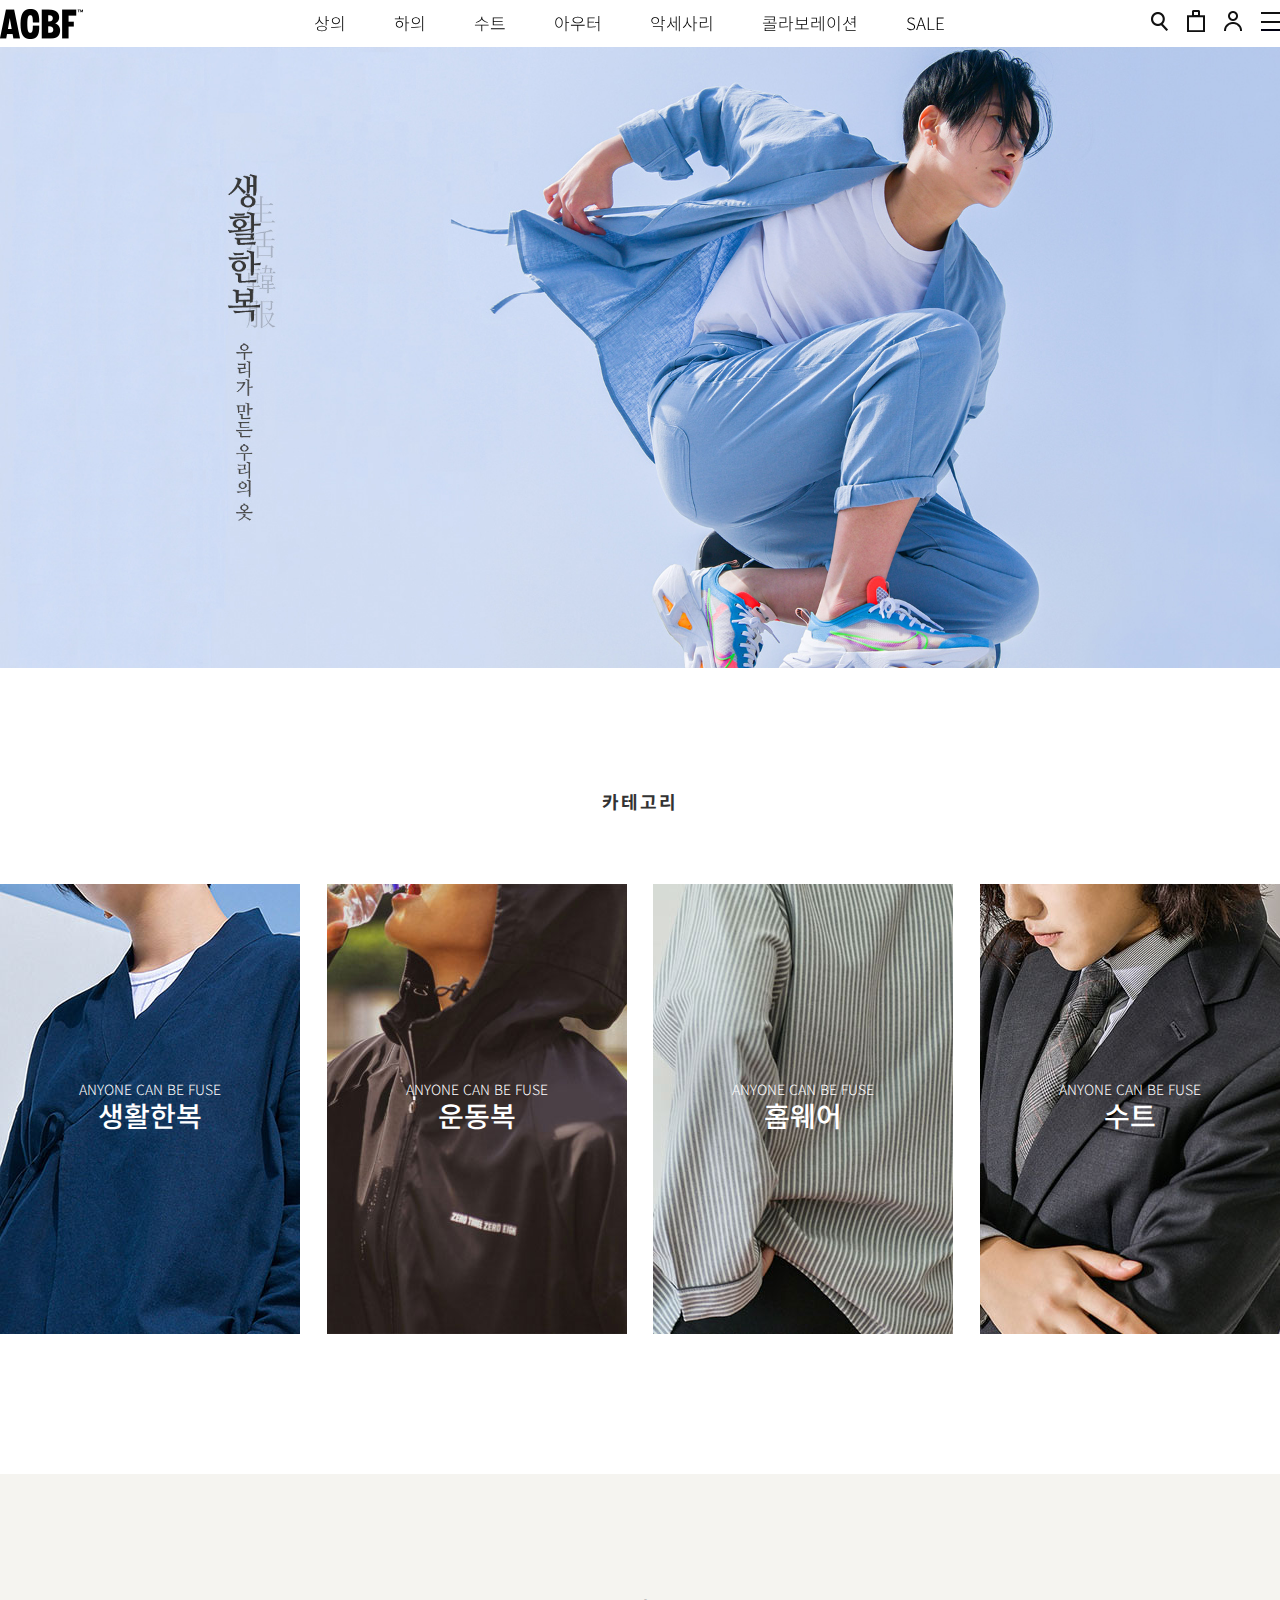
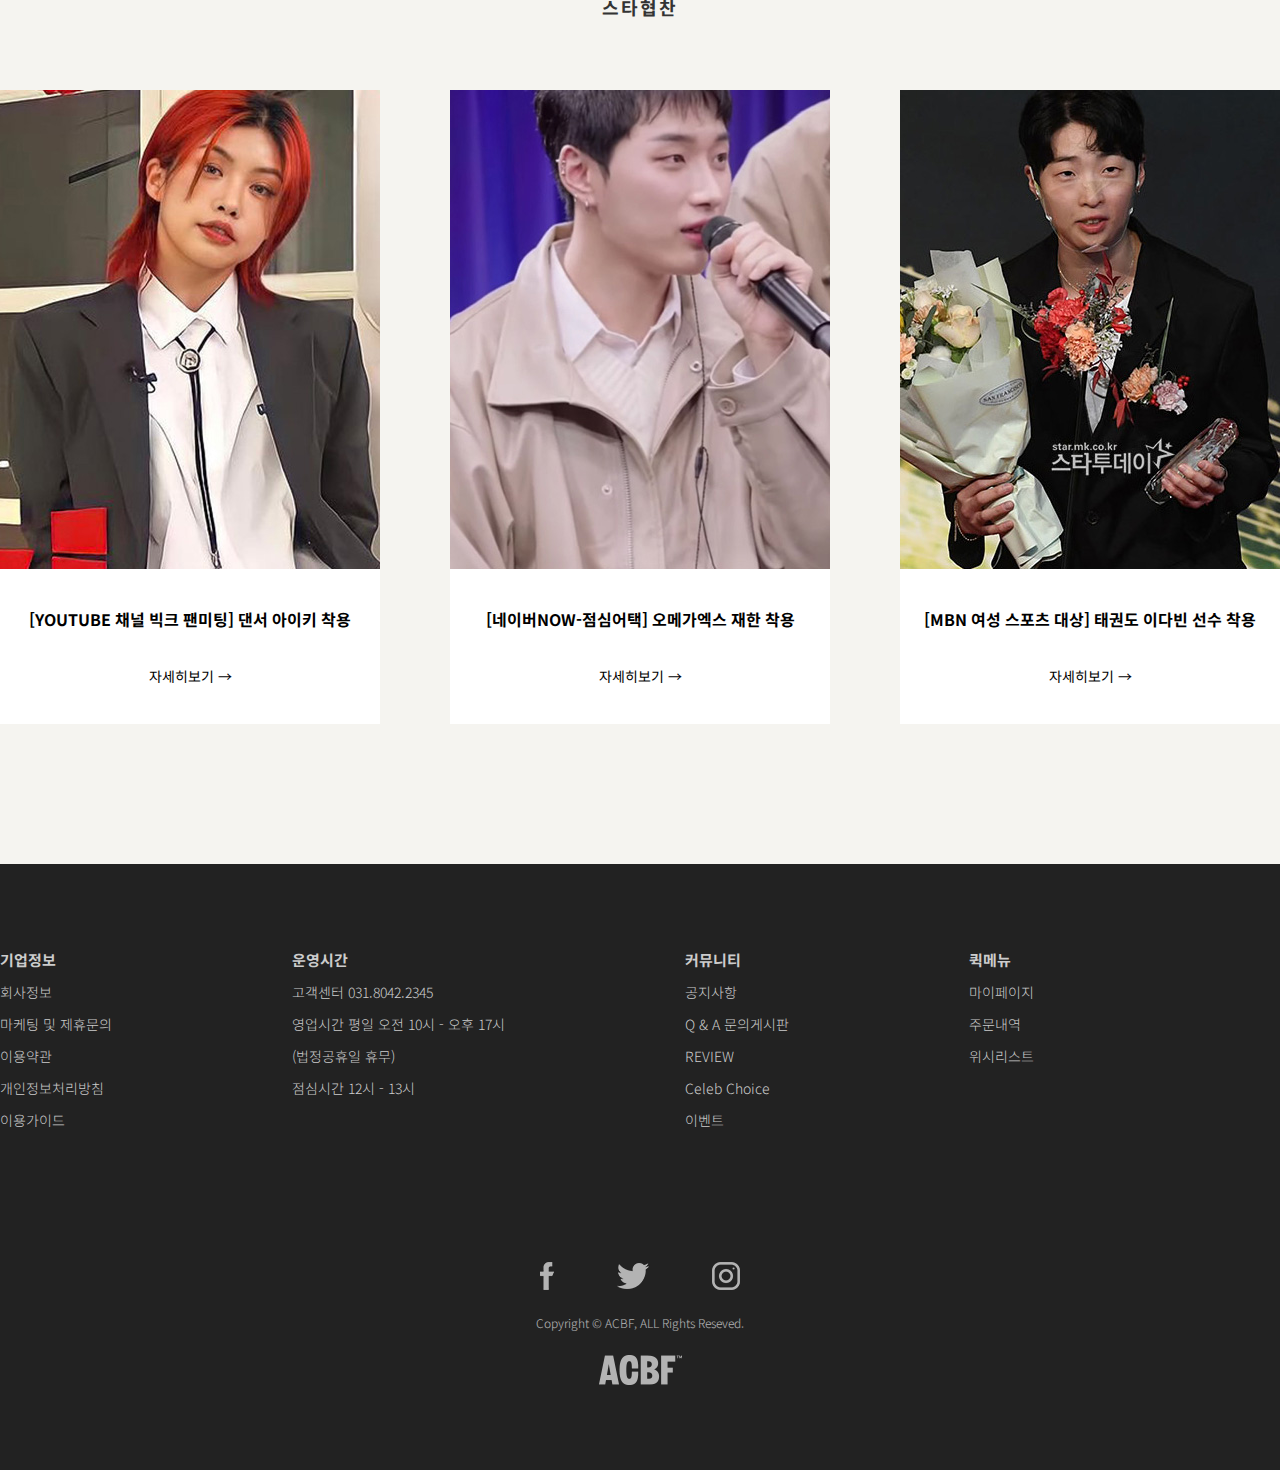
==== works/acbf/index.html @ 0fe8b823 "." ====
<!DOCTYPE html>
<html lang="ko">
<head>
<meta charset="UTF-8">
<title>pf | ACBF</title>
</head>

<!-- 구글 웹폰트(fonts.google.com) -->
<link href="https://fonts.googleapis.com/css2?family=Noto+Sans+KR:wght@100;300;400;500;700;900&family=Roboto:wght@300;400;500;&display=swap" rel="stylesheet">
<link rel="stylesheet" href="css/default.css">

<body>
	<!-- s: skip -->
	<div class="skip_navigation">
		<a href="#container">본문 바로가기</a>
	</div>
	<!-- e: skip -->

	<!-- s: header-->
	<header>
		<div class="inner">
			<h1><a href="#"><img src="./images/acbf_logo.png" alt="ACBF 로고"></a></h1>

			<h2 class="blind">기본 메뉴</h2>
			
			<nav id="gnb">
				<ul class="menu">

					<li class="category">
						<a href="#">상의</a>
						<ul class="sub">
							<li><a href="#">티셔츠</a></li>
							<li><a href="#">니트</a></li>
							<li><a href="#">셔츠</a></li>
							<li><a href="#">겨울용</a></li>
							<li><a href="#">여름용</a></li>
							<li><a href="#">환절기용</a></li>
						</ul>
					</li>

					<li class="category">
						<a href="#">하의</a>
						<ul class="sub">
							<li><a href="#">팬츠</a></li>
							<li><a href="#">반바지</a></li>
							<li><a href="#">데님</a></li>
							<li><a href="#">슬랙스</a></li>
							<li><a href="#">겨울용</a></li>
							<li><a href="#">여름용</a></li>
							<li><a href="#">환절기용</a></li>
						</ul>
					</li>

					<li class="category">
						<a href="#">수트</a>
						<ul class="sub">
							<li><a href="#">자켓</a></li>
							<li><a href="#">셔츠</a></li>
							<li><a href="#">팬츠</a></li>
							<li><a href="#">기타</a></li>
						</ul>
					</li>

					<li class="category">
						<a href="#">아우터</a>
						<ul class="sub">
							<li><a href="#">자켓</a></li>
							<li><a href="#">코트</a></li>
							<li><a href="#">가디건</a></li>
							<li><a href="#">점퍼</a></li>
						</ul>
					</li>

					<li class="category">
						<a href="#">악세사리</a>
						<ul class="sub">
							<li><a href="#">모자</a></li>
							<li><a href="#">가방</a></li>
							<li><a href="#">벨트</a></li>
							<li><a href="#">기타</a></li>
							<li><a href="#">신발</a></li>
						</ul>
					</li>

					<li class="category">
						<a href="#">콜라보레이션</a>
					</li>

					<li class="category">
						<a href="#">SALE</a>
						<ul class="sub">
							<li><a href="#">상의</a></li>
							<li><a href="#">하의</a></li>
							<li><a href="#" class="last">아우터</a></li>
						</ul>
					</li>
				</ul>

				<div class="bg_box"></div>
				
				<ul class="gnb_icon">
					<li><a href="#"><img src="./images/top_search.png" alt="검색"></a></li>
					<li><a href="#"><img src="./images/top_cart.png" alt="장바구니"></a></li>
					<li><a href="#"><img src="./images/top_my.png" alt="마이페이지"></a></li>
					<li><a href="#"><img src="./images/top_menu.png" alt="상세 메뉴"></a></li>
				</ul>
			</nav>
		</div>

	</header>
	<!-- e: header -->

	<!-- s: visual -->
	<div id="visual">
		<a href="#"><img src="./images/acbf_bg.jpg" alt="생활한복"></a>
	</div>
	<!-- e: visual -->

	<!-- s: contents -->
	<div id="container">
		<section id="main_category">
			<h2>카테고리</h2>

			<ul>
				<li>
					<a href="#">
						<img src="./images/category_hanbok.jpg" alt="생활한복">
						<span>ANYONE CAN BE FUSE<br><strong>생활한복</strong></span>
					</a>
				</li>

				<li>
					<a href="#">
						<img src="./images/category_sportwear.jpg" alt="운동복">
						<span>ANYONE CAN BE FUSE<br><strong>운동복</strong></span>
					</a>
				</li>

				<li>
					<a href="#">
						<img src="./images/category_homewear.jpg" alt="홈웨어">
						<span>ANYONE CAN BE FUSE<br><strong>홈웨어</strong></span>
					</a>
				</li>

				<li>
					<a href="#">
						<img src="./images/category_suit.jpg" alt="수트">
						<span>ANYONE CAN BE FUSE<br><strong>수트</strong></span>
					</a>
				</li>
			</ul>
		</section>

		<article id="celeb">
			<div class="inner">
				<h2>스타협찬</h2>
				
				<ul class="celeb_contents">
					<li>
						<a href="#"><img src="./images/Aiki.jpg" alt="아이키 착용"></a>

						<p>
							&#91;YOUTUBE 채널 빅크 팬미팅&#93; 댄서 아이키 착용<br>
							
							<a href="#">자세히보기 &rarr;</a>
						</p>
					</li>

					<li>
						<a href="#"><img src="./images/Jaehan.jpg" alt="재한 착용"></a>
						
						<p>
							&#91;네이버NOW-점심어택&#93; 오메가엑스 재한 착용<br>
						
							<a href="#">자세히보기 &rarr;</a>
						</p>
					</li>

					<li>
						<a href="#"><img src="./images/Dabin.jpg" alt="이다빈 착용"></a>
						
						<p>
							&#91;MBN 여성 스포츠 대상&#93; 태권도 이다빈 선수 착용<br>
							
							<a href="#">자세히보기 &rarr;</a>
						</p>
					</li>
				</ul>
			</div>
		</article>
	</div>
	<!-- e: contents -->

	<!-- s: footer -->
	<footer>
		<div class="inner">
			<div id="sitemap">
				<h2 class="blind">사이트맵 및 운영시간 정보</h2>

				<div class="sitemap1">
					<h3>기업정보</h3>
					<ul>
						<li><a href="#">회사정보</a></li>
						<li><a href="#">마케팅 및 제휴문의</a></li>
						<li><a href="#">이용약관</a></li>
						<li><a href="#">개인정보처리방침</a></li>
						<li><a href="#">이용가이드</a></li>
					</ul>
				</div>

				<div class="sitemap2">
					<h3>운영시간</h3>
					<ul>
						<li><a href="#">고객센터 031&#46;8042&#46;2345</a></li>
						<li>영업시간 평일 오전 10시 &#45; 오후 17시</li>
						<li>&#40;법정공휴일 휴무&#41;</li>
						<li>점심시간 12시 &#45; 13시</li>
					</ul>
				</div>

				<div class="sitemap3">
					<h3>커뮤니티</h3>
					<ul>
						<li><a href="#">공지사항</a></li>
						<li><a href="#">Q &amp; A 문의게시판</a></li>
						<li><a href="#">REVIEW</a></li>
						<li><a href="#">Celeb Choice</a></li>
						<li><a href="#">이벤트</a></li>
					</ul>
				</div>

				<div class="sitemap4">
					<h3>퀵메뉴</h3>
					<ul>
						<li><a href="#">마이페이지</a></li>
						<li><a href="#">주문내역</a></li>
						<li><a href="#">위시리스트</a></li>
					</ul>
				</div>
			</div>

			<div id="info">
				<h2 class="blind">회사 기타정보 및 저작권</h2>
	
				<ul class="sns_icon">
					<li><a href="#"><img src="./images/facebook.png" alt="페이스북"></a></li>					
					<li><a href="#"><img src="./images/twitter.png" alt="트위터"></a></li>					
					<li><a href="#"><img src="./images/instagram.png" alt="인스타그램"></a></li>
				</ul>

				<p>
					Copyright &copy; ACBF&#44; ALL Rights Reseved&#46;
				</p>
	
				<div class="footer_logo">
					<a href="#"><img src="./images/acbf_logo_w.png" alt="ACBF 하얀 로고"></a>
				</div>
			</div>
		</div>
	</footer>
	<!-- e: footer -->

<script src="js/jquery-3.6.0.min.js"></script>
<script>
	$(function(){

		$('a').on('click', function(event){ // a태그 브라우저 기본동작 차단
			event.preventDefault();
		});
	
		$('.menu').on('mouseenter focusin', function(){
			$('.menu .sub').stop().slideDown();
			$('.bg_box').stop().slideDown();
		});
		
		$('.menu').on('mouseleave', function(){
			$('.menu .sub').stop().slideUp();
			$('.bg_box').stop().slideUp();
		});

		$('.last').on('keydown',function(){ //gnb 마지막 요소 tab시 메뉴 닫힘
			$('.menu .sub').stop().slideUp();
			$('.bg_box').stop().slideUp();
		});

	});
</script>
</body>

</html>
---- works/acbf/css/default.css ----
@charset "utf-8";



/* reset(초기화) */
html,
body {
    width: 100%;
    height: 100%;
}

body,
div,
p,
dl,
dt,
dd,
ul,
ol,
li,
h1,
h2,
h3,
h4,
h5,
h6,
form,
fieldset,
button,
input {
    margin: 0;
    padding: 0;
}

body,
h1,
h2,
h3,
h4,
input,
button {
    font-size: 12px;
}

ul,
li,
ol {
    list-style: none;
}

img,
fieldset,
iframe {
    border: 0;
}

img {
    vertical-align: top;
}

table {
    border-collapse: collapse;
}




/* base(기본설정) */
body {
    font-family: "Noto Sans KR", sans-serif;
    font-weight: 300;
    color: #000;
}

a {
    color: #000;
    text-decoration: none;
}

/* blind(블라인드), skip(스킵) */
.blind,
.skip_navigation a {
	position: absolute;
    left: 0px;
    top: 0px;
    width: 1px;
    height: 1px;
    margin: -1px;
    overflow: hidden;
    clip-path: inset(50%);
}

.skip_navigation a {
	z-index: 100;
    background-color: black;
    color: white;
    text-align: center;
}

.skip_navigation a:focus {
    width: 100%;
    height: auto;
	margin: 0;
	padding: 10px;
    overflow: visible;
    clip-path: initial;
}



/* layout(레이아웃) */
/* header(헤더) */
header {
    z-index: 99;
    position: fixed;
    width: 100%;
    height: 47px;
    background-color: rgba(255, 255, 255, 0.97);
}

header .inner {
    position: relative;
    width: 1280px;
    height: 47px;
    margin: 0 auto;
}

/* visual(비주얼) */
#visual {
    padding-top: 47px;
    width: 100%;
}

#visual img {
    width: 100%;
    min-width: 1280px;
	image-rendering: -webkit-optimize-contrast;
}

/* contents(컨텐츠) */
/* category(카테고리) */
#main_category {
    width: 1280px;
    padding-top: 120px;
    padding-bottom: 140px;
    margin: 0 auto;
}

/* celeb(연예인 착용) */
#celeb {
    width: 100%;
    padding-top: 120px;
    padding-bottom: 140px;
    background: #f5f4f0;
}

#celeb .inner {
    width: 1280px;
    margin: 0 auto;
}

#celeb .celeb_contents {
    display: flex;
    justify-content: space-between;
}

/* footer(푸터) */
footer {
    width: 100%;
    background: #222;
}
footer .inner {
    width: 1280px;
    margin: 0 auto;
}

/* 주요 CSS */
/* header(헤더) */
h1 {
    position: absolute;
    left: 0px;
    top: calc((47px - 30px) / 2);
}

.menu {
    display: flex;
    position: absolute;
    left: 50%;
    top: calc((47px - 17px) / 3);
    width: 700px;
    font-size: 17px;
    transform: translate(-50%);
}

.menu > li > a {
    padding: 12px 24px;
}

.category a:hover,
.category a:focus {
    background: rgba(0, 0, 0, 1);
    color: #fff;
}

.gnb_icon {
    display: flex;
    justify-content: space-between;
    position: absolute;
    right: 0px;
    top: calc((47px - 17px) / 3);
}

.gnb_icon a {
    transition: 0.1s;
}

.gnb_icon a:hover
.gnb_icon a:focus {
    opacity: 0.3;
}

.sub {
    display: none;
    height: 300px;
}

.sub li {
    position: relative;
    top: 20px;
    padding: 0 10px;
    font-size: 15px;
    line-height: 3em;
    text-align:center; 
}

.sub li a {
    font-weight: 100;
    color: #fff;
}

.sub li a:hover,
.sub li a:focus {
	background-color:initial;
	text-decoration: underline;
}

.bg_box {
    z-index: -10;
    display: none;
    position: absolute;
    left: -100%;
    top: 47px;
    width: 300%;
    height: 400px;
    background: rgba(0, 0, 0, 0.7);
}

.gnb_icon li a {
    margin-left: 17px;
    margin-right: 0px;
}

/* contents(컨텐츠) */
/* category(카테고리) */
#main_category h2 {
    padding-bottom: 70px;
    color: #333;
    font-size: 18px;
    text-align: center;
    letter-spacing: 2px;
}

#main_category ul {
    display: flex;
    justify-content: space-between;
}

#main_category li {
	
    background: #000;
}

#main_category img {
    transition: 0.5s;
}

#main_category a {
	display: block;
    position: relative;
	width:300px;
	height:450px;
	overflow: hidden;
}

#main_category a:hover img,
#main_category a:focus img {
	transform: scale(1.05);
    opacity: 0.6;
}

#main_category span {
	position: absolute;
	left: 50%;
	top: 49%;
	transform: translate(-50%, -50%);
	color: #fff;
	font-size: 14px;
	text-align: center;
	line-height: 26px;
}

#main_category strong {
	font-size: 28px;
	font-weight: 500;
}

/* celeb(연예인 착용) */
#celeb h2 {
    padding-bottom: 70px;
    color: #333;
    font-size: 18px;
    text-align: center;
    letter-spacing: 2px;
}

.celeb_contents p {
    margin-top: 38px;
    font-size: 16px;
    font-weight: 700;
	text-align: center;
}

.celeb_contents p a {
	line-height: 90px;
    font-size: 14px;
    font-weight: 400;
}

.celeb_contents ul {
	text-align: center;
}

.celeb_contents li:hover,
.celeb_contents li:focus {
	cursor: pointer;
}

.celeb_contents li {
	display: inline-block;
    width: 380px;
    height: 634px;
    background: #fff;
}

.celeb_contents a:first-child {
	display: block;
	width: 380px;
	height: 479px;
    overflow: hidden;
}

.celeb_contents img {
    transition: 0.3s;
}

.celeb_contents img:hover,
.celeb_contents a:first-child:focus img {
    transform: scale(1.05);
}

.celeb_contents a {
    transition: 0.1s;
}

.celeb_contents a:hover,
.celeb_contents a:focus {
    text-decoration: underline;
}

/* footer(푸터) */
h3 {
    font-size: 15px;
}

#sitemap {
    width: 1280px;
    padding-top: 85px;
    font-size: 14px;
}

#sitemap:after {
    content: "";
    display: block;
    clear: both;
}

#sitemap a:hover,
#sitemap a:focus {
    color: #fff;
    text-decoration: underline;
}

#sitemap div {
    float: left;
    margin-right: 180px;
    padding-bottom: 120px;
}

#sitemap h3,
#sitemap li,
#sitemap a {
    color: #ccc;
}

#sitemap h3,
#sitemap li {
    margin-bottom: 12px;
}

#info {
	padding-bottom: 85px;
    opacity: 0.66;
    text-align: center;
}

#info p,
.sns_icon img {
    margin-bottom: 24px;
}

#info ul {
    display: flex;
    justify-content: space-between;
    width: 200px;
    margin: 0 auto;
}

#info img {
    display: inline;
    color: #b4b4b4;
}
#info p {
    color: #fff;
}
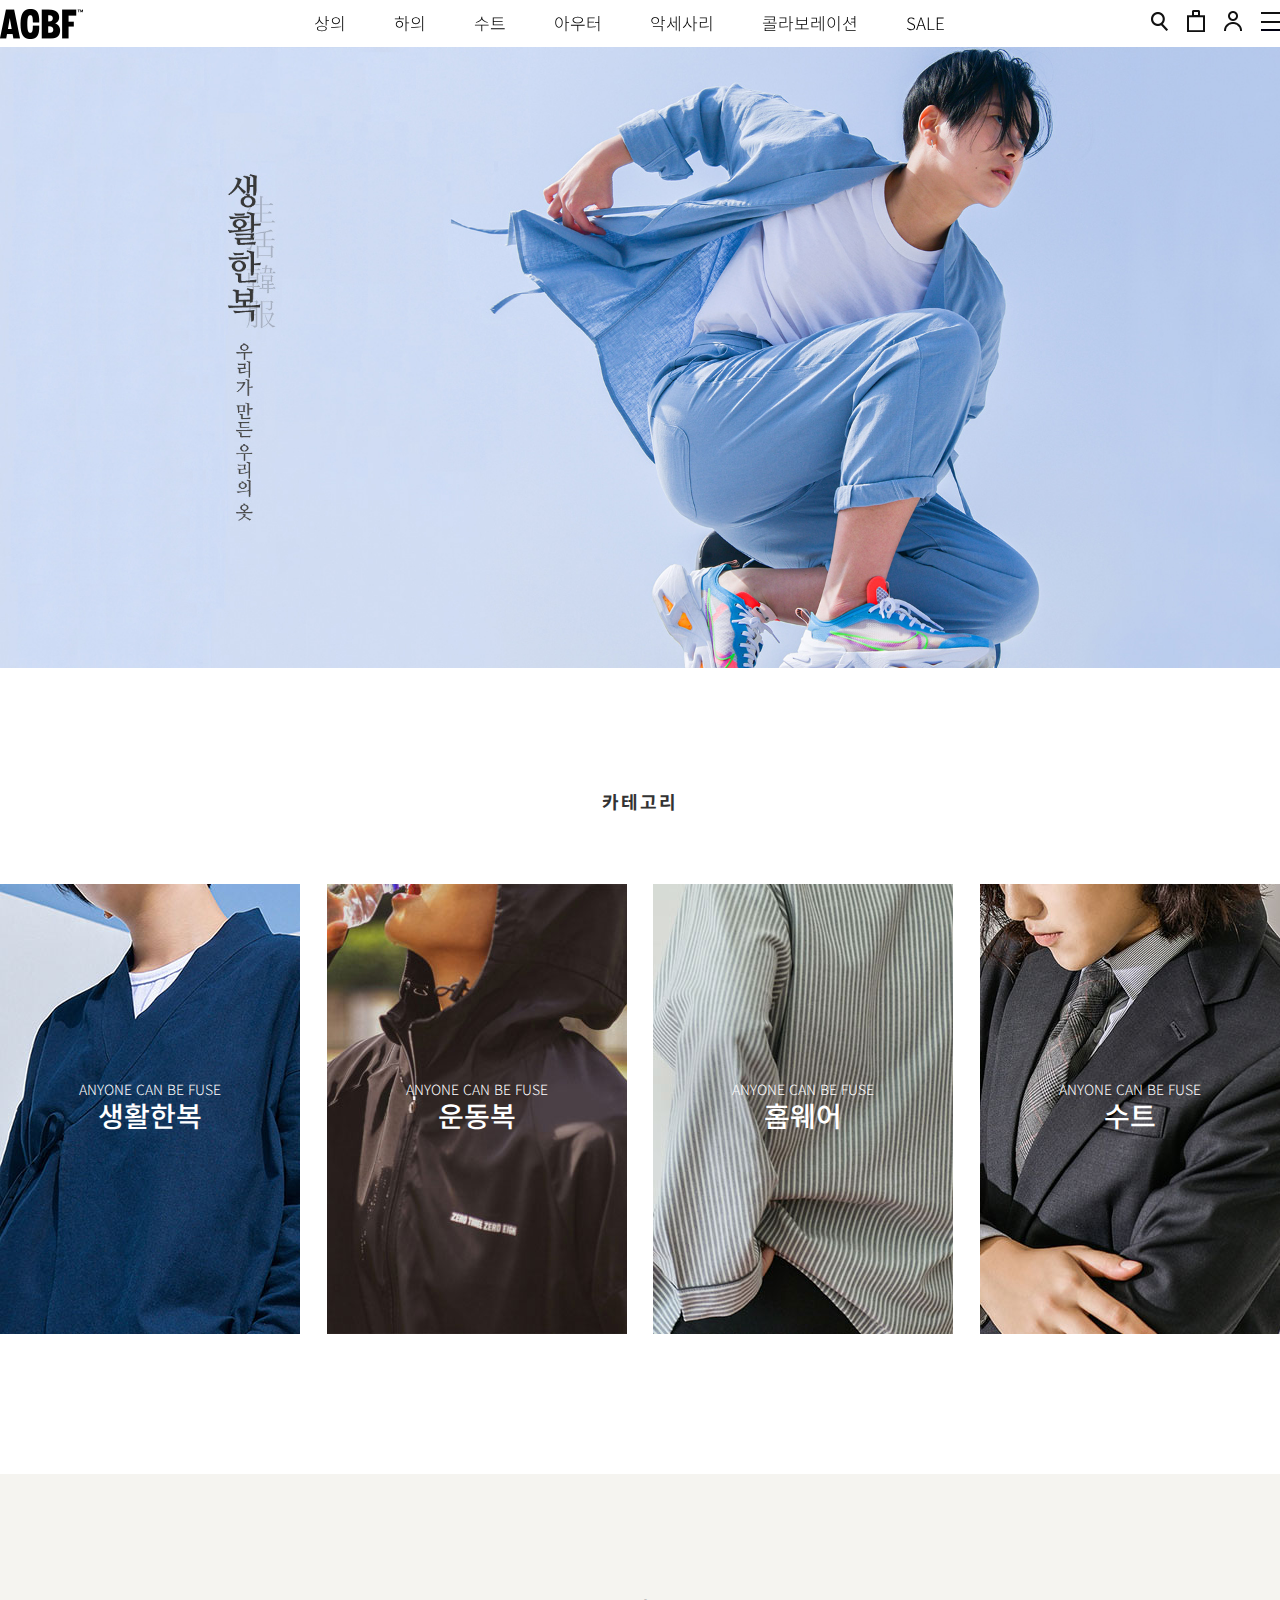
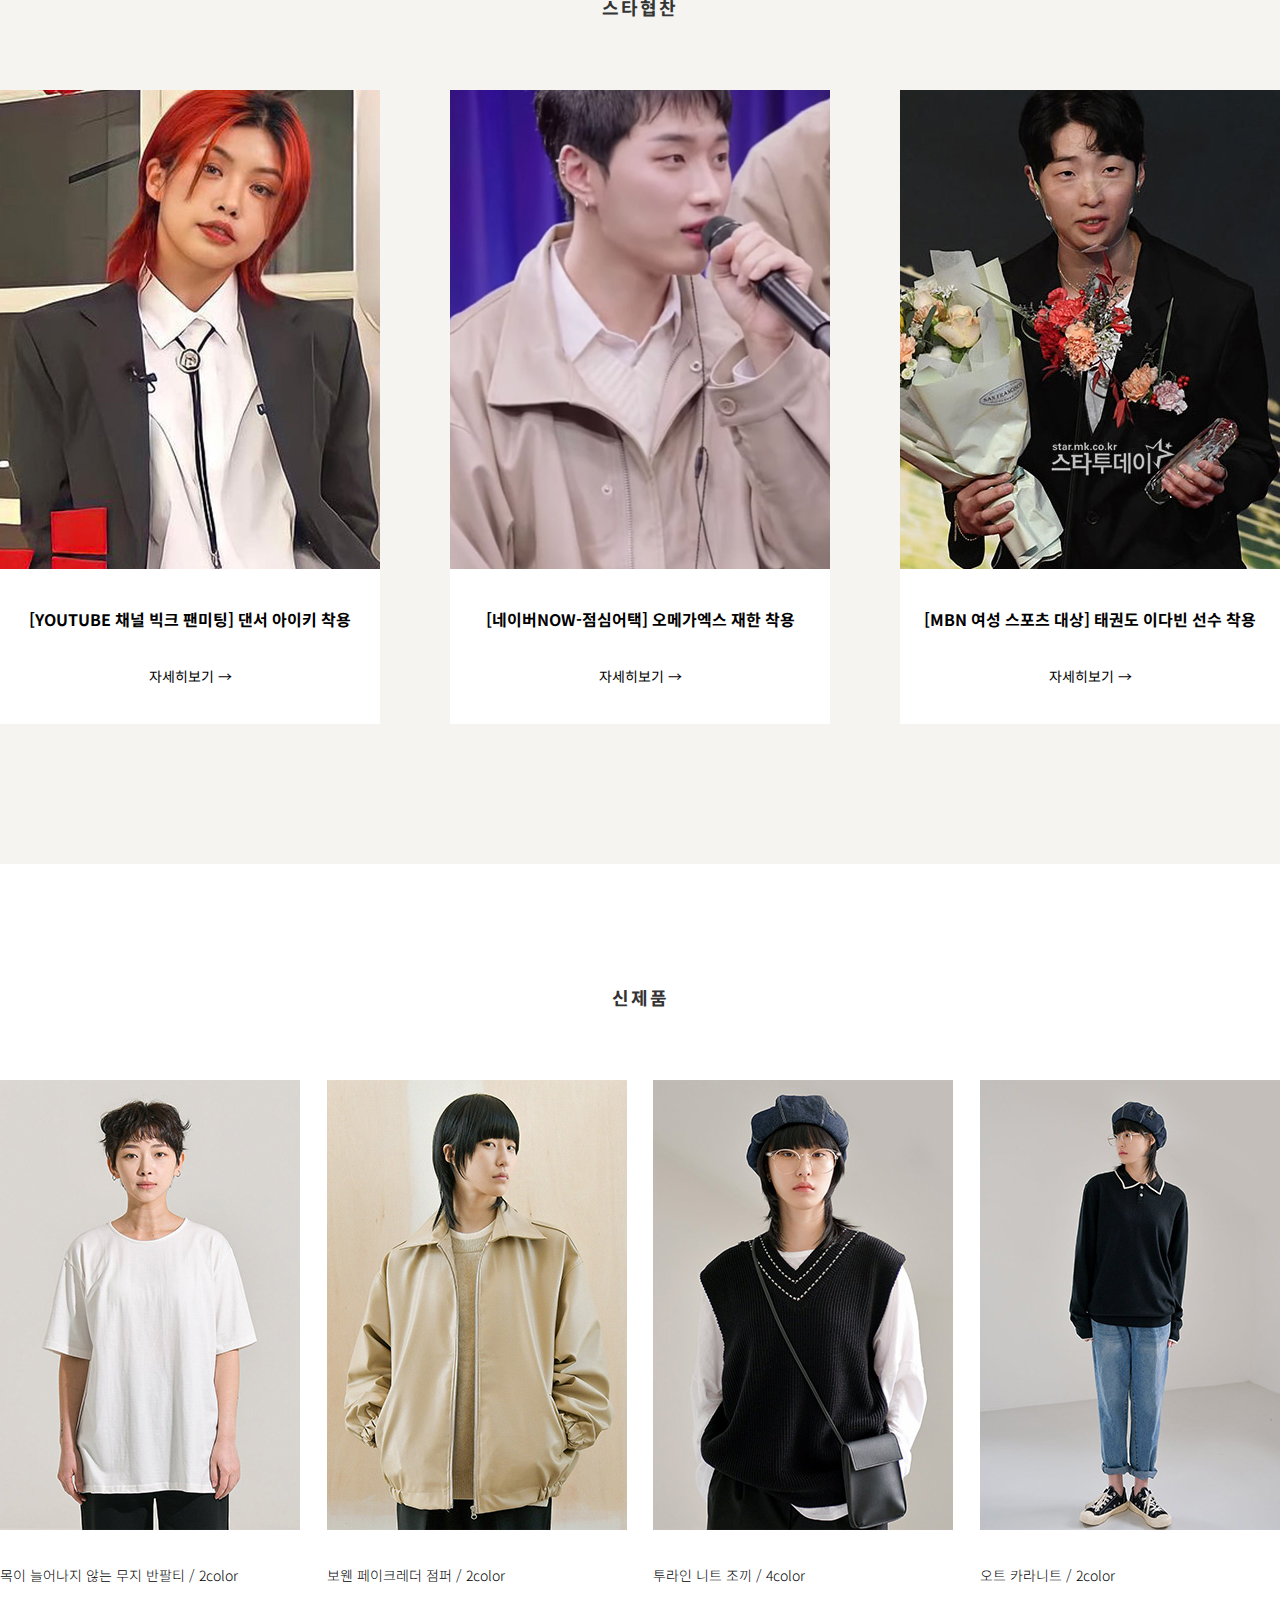
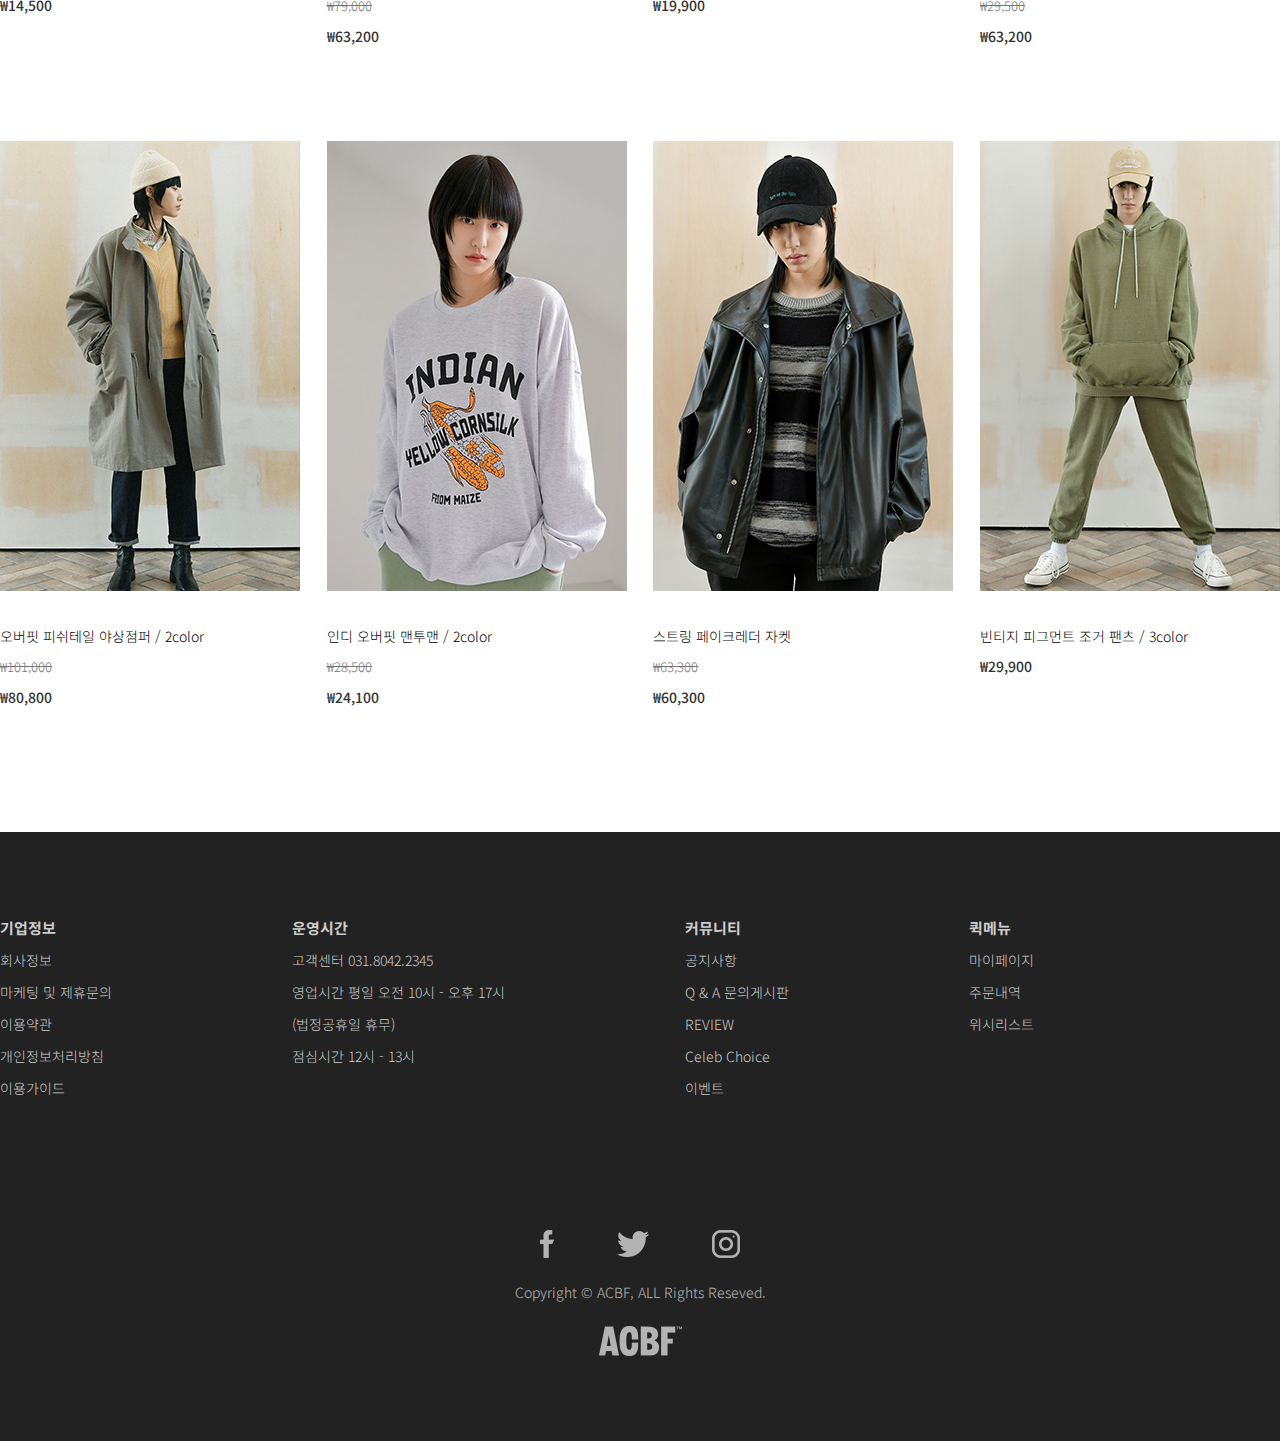
==== commit f31576d3: "add products" ====
--- a/works/acbf/index.html
+++ b/works/acbf/index.html
@@ -118,7 +118,7 @@
 
 	<!-- s: contents -->
 	<div id="container">
-		<section id="main_category">
+		<div id="main_category">
 			<h2>카테고리</h2>
 
 			<ul>
@@ -150,45 +150,144 @@
 					</a>
 				</li>
 			</ul>
-		</section>
-
-		<article id="celeb">
+		</div>
+
+		<section id="celeb">
 			<div class="inner">
 				<h2>스타협찬</h2>
 				
-				<ul class="celeb_contents">
-					<li>
+				<div class="celeb_contents">
+					<article>
 						<a href="#"><img src="./images/Aiki.jpg" alt="아이키 착용"></a>
 
 						<p>
-							&#91;YOUTUBE 채널 빅크 팬미팅&#93; 댄서 아이키 착용<br>
+							[YOUTUBE 채널 빅크 팬미팅] 댄서 아이키 착용<br>
 							
 							<a href="#">자세히보기 &rarr;</a>
 						</p>
-					</li>
-
-					<li>
+					</article>
+
+					<article>
 						<a href="#"><img src="./images/Jaehan.jpg" alt="재한 착용"></a>
 						
 						<p>
-							&#91;네이버NOW-점심어택&#93; 오메가엑스 재한 착용<br>
+							[네이버NOW-점심어택] 오메가엑스 재한 착용<br>
 						
 							<a href="#">자세히보기 &rarr;</a>
 						</p>
-					</li>
-
-					<li>
+					</article>
+
+					<article>
 						<a href="#"><img src="./images/Dabin.jpg" alt="이다빈 착용"></a>
 						
 						<p>
-							&#91;MBN 여성 스포츠 대상&#93; 태권도 이다빈 선수 착용<br>
+							[MBN 여성 스포츠 대상] 태권도 이다빈 선수 착용<br>
 							
 							<a href="#">자세히보기 &rarr;</a>
 						</p>
-					</li>
-				</ul>
+					</article>
+				</div>
 			</div>
-		</article>
+		</section>
+
+		<section id="products">
+			<h2>신제품</h2>
+
+			<div class="inner">
+				<article>
+					<a href="#">
+						<div class="img"><img src="./images/product1.jpg" alt="상품"></div>
+						
+						<div class="info">
+							목이 늘어나지 않는 무지 반팔티 / 2color<br>
+							<strong>&#8361;14,500</strong>
+						</div>
+					</a>
+				</article>
+				
+				<article>
+					<a href="#">
+						<div class="img"><img src="./images/product2.jpg" alt="상품"></div>
+						
+						<div class="info">
+							보웬 페이크레더 점퍼 / 2color<br>
+							<del>&#8361;79,000</del><br>
+							<strong>&#8361;63,200</strong>
+						</div>
+					</a>
+				</article>
+				
+				<article>
+					<a href="#">
+						<div class="img"><img src="./images/product3.jpg" alt="상품"></div>
+						
+						<div class="info">
+							투라인 니트 조끼 / 4color<br>
+							<strong>&#8361;19,900</strong>
+						</div>
+					</a>
+				</article>
+				
+				<article>
+					<a href="#">
+						<div class="img"><img src="./images/product4.jpg" alt="상품"></div>
+						
+						<div class="info">
+							오트 카라니트 / 2color<br>
+							<del>&#8361;29,500</del><br>
+							<strong>&#8361;63,200</strong>
+						</div>
+					</a>
+				</article>
+				
+				<article>
+					<a href="#">
+						<div class="img"><img src="./images/product5.jpg" alt="상품"></div>
+						
+						<div class="info">
+							오버핏 피쉬테일 야상점퍼 / 2color<br>
+							<del>&#8361;101,000</del><br>
+							<strong>&#8361;80,800</strong>
+						</div>
+					</a>
+				</article>
+				
+				<article>
+					<a href="#">
+						<div class="img"><img src="./images/product6.jpg" alt="상품"></div>
+						
+						<div class="info">
+							인디 오버핏 맨투맨 / 2color<br>
+							<del>&#8361;28,500</del><br>
+							<strong>&#8361;24,100</strong>
+						</div>
+					</a>
+				</article>
+				
+				<article>
+					<a href="#">
+						<div class="img"><img src="./images/product7.jpg" alt="상품"></div>
+						
+						<div class="info">
+							스트링 페이크레더 자켓<br>
+							<del>&#8361;63,300</del><br>
+							<strong>&#8361;60,300</strong>
+						</div>
+					</a>
+				</article>
+				
+				<article>
+					<a href="#">
+						<div class="img"><img src="./images/product8.jpg" alt="상품"></div>
+						
+						<div class="info">
+							빈티지 피그먼트 조거 팬츠 / 3color<br>
+							<strong>&#8361;29,900</strong>
+						</div>
+					</a>
+				</article>
+			</div>
+		</section>
 	</div>
 	<!-- e: contents -->
 
@@ -212,10 +311,10 @@
 				<div class="sitemap2">
 					<h3>운영시간</h3>
 					<ul>
-						<li><a href="#">고객센터 031&#46;8042&#46;2345</a></li>
-						<li>영업시간 평일 오전 10시 &#45; 오후 17시</li>
-						<li>&#40;법정공휴일 휴무&#41;</li>
-						<li>점심시간 12시 &#45; 13시</li>
+						<li><a href="#">고객센터 031.8042.2345</a></li>
+						<li>영업시간 평일 오전 10시 - 오후 17시</li>
+						<li>(법정공휴일 휴무)</li>
+						<li>점심시간 12시 - 13시</li>
 					</ul>
 				</div>
 
@@ -250,7 +349,7 @@
 				</ul>
 
 				<p>
-					Copyright &copy; ACBF&#44; ALL Rights Reseved&#46;
+					Copyright &copy; ACBF, ALL Rights Reseved.
 				</p>
 	
 				<div class="footer_logo">
@@ -264,7 +363,6 @@
 <script src="js/jquery-3.6.0.min.js"></script>
 <script>
 	$(function(){
-
 		$('a').on('click', function(event){ // a태그 브라우저 기본동작 차단
 			event.preventDefault();
 		});
@@ -283,7 +381,6 @@
 			$('.menu .sub').stop().slideUp();
 			$('.bg_box').stop().slideUp();
 		});
-
 	});
 </script>
 </body>
--- a/works/acbf/css/default.css
+++ b/works/acbf/css/default.css
@@ -1,6 +1,4 @@
 @charset "utf-8";
-
-
 
 /* reset(초기화) */
 html,
@@ -39,7 +37,7 @@
 h4,
 input,
 button {
-    font-size: 12px;
+    font-size: 14px;
 }
 
 ul,
@@ -61,9 +59,6 @@
 table {
     border-collapse: collapse;
 }
-
-
-
 
 /* base(기본설정) */
 body {
@@ -80,33 +75,31 @@
 /* blind(블라인드), skip(스킵) */
 .blind,
 .skip_navigation a {
-	position: absolute;
+    overflow: hidden;
+    position: absolute;
     left: 0px;
     top: 0px;
     width: 1px;
     height: 1px;
     margin: -1px;
-    overflow: hidden;
     clip-path: inset(50%);
 }
 
 .skip_navigation a {
-	z-index: 100;
+    z-index: 100;
     background-color: black;
     color: white;
     text-align: center;
 }
 
 .skip_navigation a:focus {
+    overflow: visible;
     width: 100%;
     height: auto;
-	margin: 0;
-	padding: 10px;
-    overflow: visible;
+    margin: 0;
+    padding: 10px;
     clip-path: initial;
 }
-
-
 
 /* layout(레이아웃) */
 /* header(헤더) */
@@ -134,7 +127,7 @@
 #visual img {
     width: 100%;
     min-width: 1280px;
-	image-rendering: -webkit-optimize-contrast;
+    image-rendering: -webkit-optimize-contrast;
 }
 
 /* contents(컨텐츠) */
@@ -214,8 +207,7 @@
     transition: 0.1s;
 }
 
-.gnb_icon a:hover
-.gnb_icon a:focus {
+.gnb_icon a:hover .gnb_icon a:focus {
     opacity: 0.3;
 }
 
@@ -230,7 +222,7 @@
     padding: 0 10px;
     font-size: 15px;
     line-height: 3em;
-    text-align:center; 
+    text-align: center;
 }
 
 .sub li a {
@@ -240,8 +232,8 @@
 
 .sub li a:hover,
 .sub li a:focus {
-	background-color:initial;
-	text-decoration: underline;
+    background-color: initial;
+    text-decoration: underline;
 }
 
 .bg_box {
@@ -261,22 +253,20 @@
 }
 
 /* contents(컨텐츠) */
-/* category(카테고리) */
-#main_category h2 {
+h2 {
     padding-bottom: 70px;
     color: #333;
     font-size: 18px;
     text-align: center;
     letter-spacing: 2px;
 }
-
+/* category(카테고리) */
 #main_category ul {
     display: flex;
     justify-content: space-between;
 }
 
 #main_category li {
-	
     background: #000;
 }
 
@@ -285,78 +275,70 @@
 }
 
 #main_category a {
-	display: block;
+    display: block;
+    overflow: hidden;
     position: relative;
-	width:300px;
-	height:450px;
-	overflow: hidden;
+    width: 300px;
+    height: 450px;
 }
 
 #main_category a:hover img,
 #main_category a:focus img {
-	transform: scale(1.05);
+    transform: scale(1.05);
     opacity: 0.6;
 }
 
 #main_category span {
-	position: absolute;
-	left: 50%;
-	top: 49%;
-	transform: translate(-50%, -50%);
-	color: #fff;
-	font-size: 14px;
-	text-align: center;
-	line-height: 26px;
+    position: absolute;
+    left: 50%;
+    top: 49%;
+    transform: translate(-50%, -50%);
+    color: #fff;
+    font-size: 14px;
+    text-align: center;
+    line-height: 26px;
 }
 
 #main_category strong {
-	font-size: 28px;
-	font-weight: 500;
+    font-size: 28px;
+    font-weight: 500;
 }
 
 /* celeb(연예인 착용) */
-#celeb h2 {
-    padding-bottom: 70px;
-    color: #333;
-    font-size: 18px;
-    text-align: center;
-    letter-spacing: 2px;
-}
-
 .celeb_contents p {
     margin-top: 38px;
     font-size: 16px;
     font-weight: 700;
-	text-align: center;
+    text-align: center;
 }
 
 .celeb_contents p a {
-	line-height: 90px;
+    line-height: 90px;
     font-size: 14px;
     font-weight: 400;
 }
 
 .celeb_contents ul {
-	text-align: center;
-}
-
-.celeb_contents li:hover,
-.celeb_contents li:focus {
-	cursor: pointer;
-}
-
-.celeb_contents li {
-	display: inline-block;
+    text-align: center;
+}
+
+.celeb_contents article:hover,
+.celeb_contents article:focus {
+    cursor: pointer;
+}
+
+.celeb_contents article {
+    display: inline-block;
     width: 380px;
     height: 634px;
     background: #fff;
 }
 
 .celeb_contents a:first-child {
-	display: block;
-	width: 380px;
-	height: 479px;
+    display: block;
     overflow: hidden;
+    width: 380px;
+    height: 479px;
 }
 
 .celeb_contents img {
@@ -368,13 +350,57 @@
     transform: scale(1.05);
 }
 
-.celeb_contents a {
-    transition: 0.1s;
-}
-
 .celeb_contents a:hover,
 .celeb_contents a:focus {
     text-decoration: underline;
+}
+
+/* 신제품 */
+#products {
+    padding-top: 120px;
+    padding-bottom: 30px;
+}
+
+#products .inner {
+    display: flex;
+    flex-wrap: wrap;
+    justify-content: space-between;
+    width: 1280px;
+    margin: 0 auto;
+}
+
+#products article {
+    margin-bottom: 90px;
+}
+
+#products article .info {
+    padding-top: 30px;
+    line-height: 30px;
+}
+
+#products article div del {
+    color: #767676;
+    font-size: 13px;
+}
+
+#products article strong {
+    color: #333;
+    font-weight: 500;
+}
+
+#products article .img {
+    overflow: hidden;
+    width: 300px;
+    height: 450px;
+}
+
+#products article img {
+    transition: 0.3s;
+}
+
+#products article a:hover img,
+#products article a:focus img {
+    transform: scale(1.05);
 }
 
 /* footer(푸터) */
@@ -418,7 +444,7 @@
 }
 
 #info {
-	padding-bottom: 85px;
+    padding-bottom: 85px;
     opacity: 0.66;
     text-align: center;
 }
